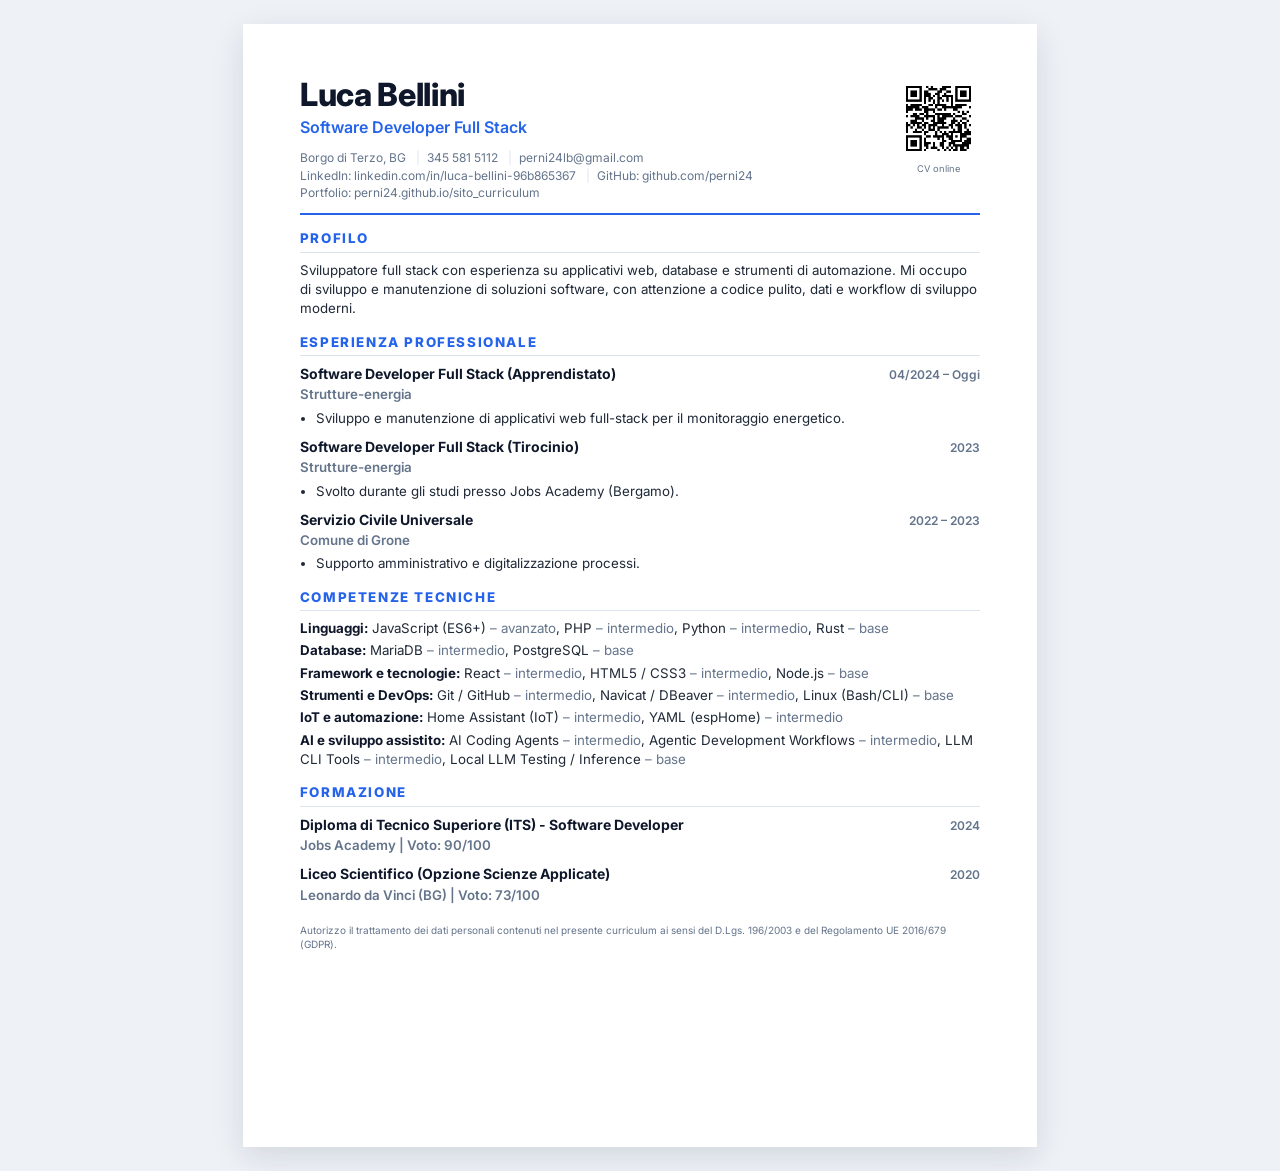
==== curriculum_ats.html @ b7ee1a99 "Refactor curriculum generation to HTML format, update README, and remove outdated Markdown files" ====
<!DOCTYPE html>
<html lang="it">
<head>
    <meta charset="UTF-8">
    <meta name="viewport" content="width=device-width, initial-scale=1.0">
    <title>Curriculum Vitae - Luca Bellini</title>
    <link rel="preconnect" href="https://fonts.googleapis.com">
    <link rel="preconnect" href="https://fonts.gstatic.com" crossorigin>
    <link href="https://fonts.googleapis.com/css2?family=Inter:wght@400;600;700;800&display=swap" rel="stylesheet">
    <style>
    :root {
        --accent: #2563eb;
        --text: #1f2937;
        --heading: #0f172a;
        --muted: #64748b;
        --border: #dbe3ee;
    }

    @page {
        size: A4;
        margin: 14mm 15mm;
    }

    * {
        box-sizing: border-box;
    }

    body {
        margin: 0;
        background: #eef2f7;
        color: var(--text);
        font-family: "Inter", system-ui, -apple-system, "Segoe UI", Arial, sans-serif;
        font-size: 10pt;
        line-height: 1.45;
        -webkit-print-color-adjust: exact;
        print-color-adjust: exact;
    }

    .sheet {
        width: 210mm;
        min-height: 297mm;
        margin: 24px auto;
        padding: 14mm 15mm;
        background: #fff;
        box-shadow: 0 10px 30px rgba(15, 23, 42, 0.12);
    }

    a {
        color: inherit;
        text-decoration: none;
    }

    header {
        display: flex;
        justify-content: space-between;
        gap: 16px;
        padding-bottom: 12px;
        border-bottom: 2px solid var(--accent);
    }

    h1 {
        margin: 0;
        color: var(--heading);
        font-size: 24pt;
        font-weight: 800;
        line-height: 1.1;
        letter-spacing: -0.01em;
    }

    .role {
        margin: 4px 0 10px;
        color: var(--accent);
        font-size: 12pt;
        font-weight: 600;
    }

    .contacts {
        margin: 0;
        color: var(--muted);
        font-size: 9pt;
    }

    .contacts span {
        white-space: nowrap;
    }

    .contacts span + span::before {
        content: "|";
        margin: 0 7px;
        color: var(--border);
    }

    .qr {
        flex-shrink: 0;
        text-align: center;
        color: var(--muted);
        font-size: 7pt;
    }

    .qr img {
        display: block;
        width: 22mm;
        height: 22mm;
        margin-bottom: 2px;
    }

    section {
        margin-top: 14px;
    }

    h2 {
        margin: 0 0 8px;
        padding-bottom: 3px;
        border-bottom: 1px solid var(--border);
        color: var(--accent);
        font-size: 10pt;
        font-weight: 800;
        letter-spacing: 0.12em;
        text-transform: uppercase;
    }

    .entry {
        break-inside: avoid;
    }

    .entry + .entry {
        margin-top: 9px;
    }

    .entry-head {
        display: flex;
        justify-content: space-between;
        align-items: baseline;
        gap: 12px;
    }

    h3 {
        margin: 0;
        color: var(--heading);
        font-size: 10.5pt;
        font-weight: 700;
    }

    .date {
        flex-shrink: 0;
        color: var(--muted);
        font-size: 9pt;
        font-weight: 600;
    }

    .org {
        margin: 1px 0 0;
        color: var(--muted);
        font-weight: 600;
    }

    p {
        margin: 0;
    }

    ul {
        margin: 4px 0 0;
        padding-left: 16px;
    }

    li + li {
        margin-top: 2px;
    }

    .skills {
        list-style: none;
        padding: 0;
    }

    .skills li + li {
        margin-top: 3px;
    }

    .skills strong {
        color: var(--heading);
    }

    .level {
        color: var(--muted);
    }

    .consent {
        margin-top: 18px;
        color: var(--muted);
        font-size: 7.5pt;
    }

    @media print {
        body {
            background: none;
        }

        .sheet {
            width: auto;
            min-height: 0;
            margin: 0;
            padding: 0;
            box-shadow: none;
        }
    }

    @media screen and (max-width: 820px) {
        .sheet {
            width: auto;
            min-height: 0;
            margin: 0;
            padding: 20px 16px;
        }

        header,
        .entry-head {
            flex-direction: column;
            gap: 4px;
        }
    }
</style>
</head>
<body>
    <main class="sheet">
        
        <header>
            <div>
                <h1>Luca Bellini</h1>
                <p class="role">Software Developer Full Stack</p>
                <p class="contacts"><span>Borgo di Terzo, BG</span> <span><a href="tel:3455815112">345 581 5112</a></span> <span><a href="mailto:perni24lb@gmail.com">perni24lb@gmail.com</a></span></p>
                <p class="contacts"><span>LinkedIn: <a href="https://www.linkedin.com/in/luca-bellini-96b865367/">linkedin.com/in/luca-bellini-96b865367</a></span> <span>GitHub: <a href="https://github.com/perni24">github.com/perni24</a></span></p>
                <p class="contacts"><span>Portfolio: <a href="https://perni24.github.io/sito_curriculum/">perni24.github.io/sito_curriculum</a></span></p>
            </div>
            <a class="qr" href="https://perni24.github.io/sito_curriculum/">
                <img src="img/qrcode_curriculum.png" alt="QR code del curriculum online">
                CV online
            </a>
        </header>
<section><h2>Profilo</h2><p>Sviluppatore full stack con esperienza su applicativi web, database e strumenti di automazione. Mi occupo di sviluppo e manutenzione di soluzioni software, con attenzione a codice pulito, dati e workflow di sviluppo moderni.</p></section>
<section><h2>Esperienza professionale</h2>
        <div class="entry">
            <div class="entry-head">
                <h3>Software Developer Full Stack (Apprendistato)</h3>
                <span class="date">04/2024 – Oggi</span>
            </div>
            <p class="org">Strutture-energia</p>
            <ul><li>Sviluppo e manutenzione di applicativi web full-stack per il monitoraggio energetico.</li></ul>
        </div>
        <div class="entry">
            <div class="entry-head">
                <h3>Software Developer Full Stack (Tirocinio)</h3>
                <span class="date">2023</span>
            </div>
            <p class="org">Strutture-energia</p>
            <ul><li>Svolto durante gli studi presso Jobs Academy (Bergamo).</li></ul>
        </div>
        <div class="entry">
            <div class="entry-head">
                <h3>Servizio Civile Universale</h3>
                <span class="date">2022 – 2023</span>
            </div>
            <p class="org">Comune di Grone</p>
            <ul><li>Supporto amministrativo e digitalizzazione processi.</li></ul>
        </div></section>
<section><h2>Competenze tecniche</h2><ul class="skills"><li><strong>Linguaggi:</strong> JavaScript (ES6+) <span class="level">– avanzato</span>, PHP <span class="level">– intermedio</span>, Python <span class="level">– intermedio</span>, Rust <span class="level">– base</span></li><li><strong>Database:</strong> MariaDB <span class="level">– intermedio</span>, PostgreSQL <span class="level">– base</span></li><li><strong>Framework e tecnologie:</strong> React <span class="level">– intermedio</span>, HTML5 / CSS3 <span class="level">– intermedio</span>, Node.js <span class="level">– base</span></li><li><strong>Strumenti e DevOps:</strong> Git / GitHub <span class="level">– intermedio</span>, Navicat / DBeaver <span class="level">– intermedio</span>, Linux (Bash/CLI) <span class="level">– base</span></li><li><strong>IoT e automazione:</strong> Home Assistant (IoT) <span class="level">– intermedio</span>, YAML (espHome) <span class="level">– intermedio</span></li><li><strong>AI e sviluppo assistito:</strong> AI Coding Agents <span class="level">– intermedio</span>, Agentic Development Workflows <span class="level">– intermedio</span>, LLM CLI Tools <span class="level">– intermedio</span>, Local LLM Testing / Inference <span class="level">– base</span></li></ul></section>
<section><h2>Formazione</h2>
        <div class="entry">
            <div class="entry-head">
                <h3>Diploma di Tecnico Superiore (ITS) - Software Developer</h3>
                <span class="date">2024</span>
            </div>
            <p class="org">Jobs Academy | Voto: 90/100</p>
            
        </div>
        <div class="entry">
            <div class="entry-head">
                <h3>Liceo Scientifico (Opzione Scienze Applicate)</h3>
                <span class="date">2020</span>
            </div>
            <p class="org">Leonardo da Vinci (BG) | Voto: 73/100</p>
            
        </div></section>
<p class="consent">Autorizzo il trattamento dei dati personali contenuti nel presente curriculum ai sensi del D.Lgs. 196/2003 e del Regolamento UE 2016/679 (GDPR).</p>
    </main>
</body>
</html>
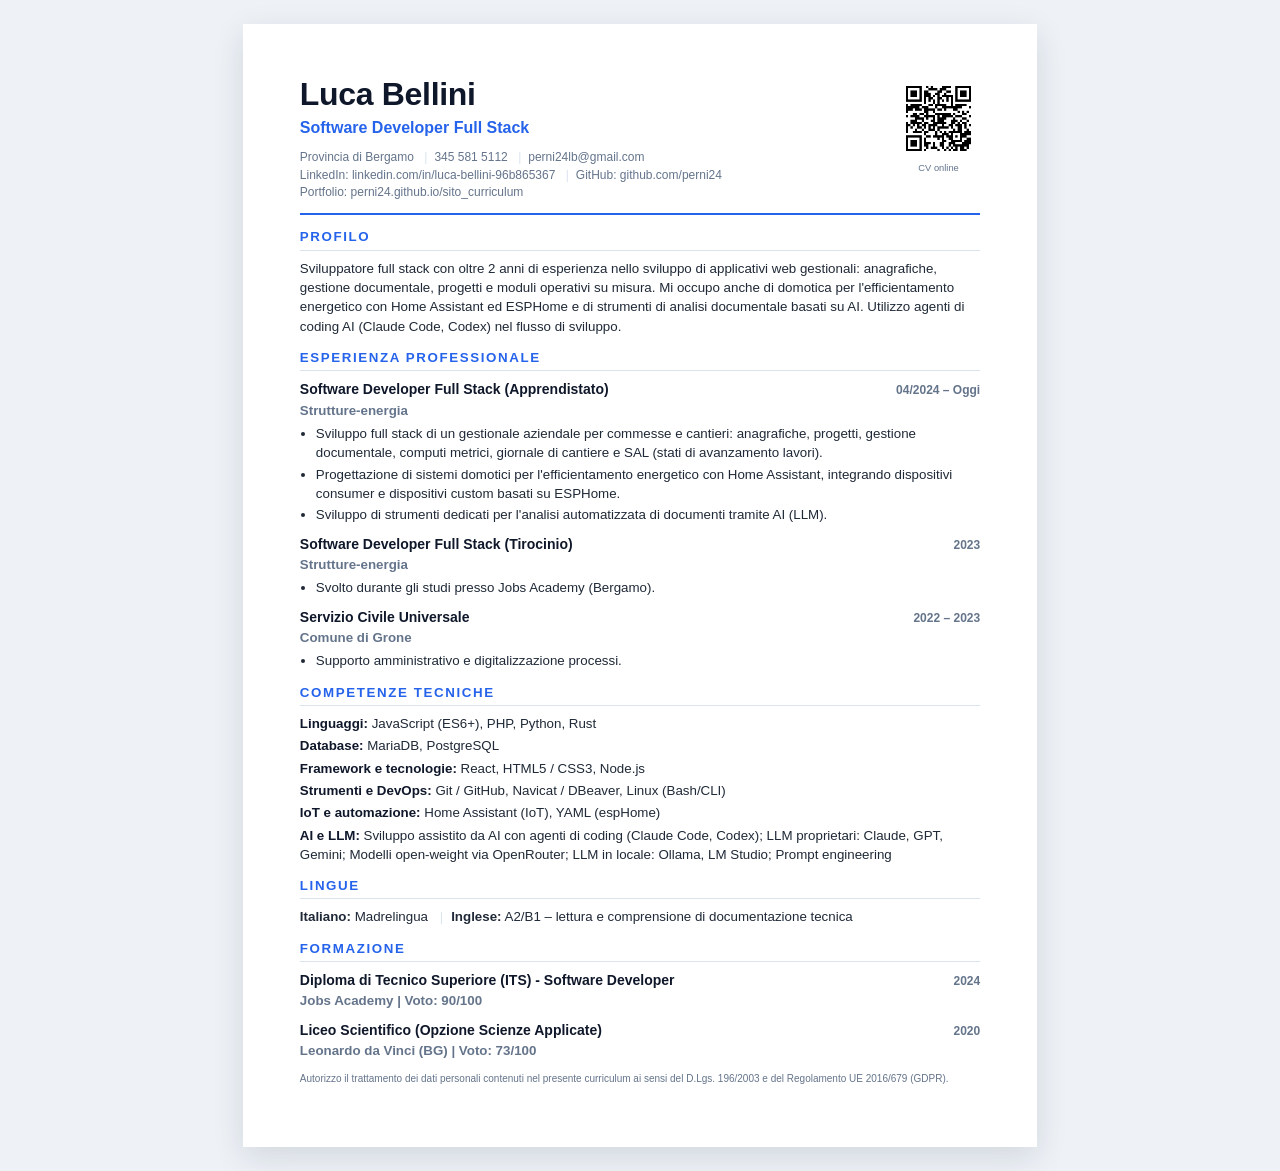
==== commit 3438a373: "Update curriculum content and structure: revise profile, experience, and skills; add language sectio" ====
--- a/curriculum_ats.html
+++ b/curriculum_ats.html
@@ -4,9 +4,6 @@
     <meta charset="UTF-8">
     <meta name="viewport" content="width=device-width, initial-scale=1.0">
     <title>Curriculum Vitae - Luca Bellini</title>
-    <link rel="preconnect" href="https://fonts.googleapis.com">
-    <link rel="preconnect" href="https://fonts.gstatic.com" crossorigin>
-    <link href="https://fonts.googleapis.com/css2?family=Inter:wght@400;600;700;800&display=swap" rel="stylesheet">
     <style>
     :root {
         --accent: #2563eb;
@@ -18,7 +15,7 @@
 
     @page {
         size: A4;
-        margin: 14mm 15mm;
+        margin: 12mm 15mm;
     }
 
     * {
@@ -29,7 +26,9 @@
         margin: 0;
         background: #eef2f7;
         color: var(--text);
-        font-family: "Inter", system-ui, -apple-system, "Segoe UI", Arial, sans-serif;
+        /* Solo font di sistema: i web font (es. Inter da Google Fonts) in alcuni browser
+           finiscono nel PDF senza mappatura del testo e diventano illeggibili per gli ATS */
+        font-family: "Segoe UI", Arial, Helvetica, sans-serif;
         font-size: 10pt;
         line-height: 1.45;
         -webkit-print-color-adjust: exact;
@@ -105,7 +104,7 @@
     }
 
     section {
-        margin-top: 14px;
+        margin-top: 12px;
     }
 
     h2 {
@@ -184,8 +183,14 @@
         color: var(--muted);
     }
 
+    .languages span + span::before {
+        content: "|";
+        margin: 0 8px;
+        color: var(--border);
+    }
+
     .consent {
-        margin-top: 18px;
+        margin-top: 12px;
         color: var(--muted);
         font-size: 7.5pt;
     }
@@ -227,7 +232,7 @@
             <div>
                 <h1>Luca Bellini</h1>
                 <p class="role">Software Developer Full Stack</p>
-                <p class="contacts"><span>Borgo di Terzo, BG</span> <span><a href="tel:3455815112">345 581 5112</a></span> <span><a href="mailto:perni24lb@gmail.com">perni24lb@gmail.com</a></span></p>
+                <p class="contacts"><span>Provincia di Bergamo</span> <span><a href="tel:3455815112">345 581 5112</a></span> <span><a href="mailto:perni24lb@gmail.com">perni24lb@gmail.com</a></span></p>
                 <p class="contacts"><span>LinkedIn: <a href="https://www.linkedin.com/in/luca-bellini-96b865367/">linkedin.com/in/luca-bellini-96b865367</a></span> <span>GitHub: <a href="https://github.com/perni24">github.com/perni24</a></span></p>
                 <p class="contacts"><span>Portfolio: <a href="https://perni24.github.io/sito_curriculum/">perni24.github.io/sito_curriculum</a></span></p>
             </div>
@@ -236,7 +241,7 @@
                 CV online
             </a>
         </header>
-<section><h2>Profilo</h2><p>Sviluppatore full stack con esperienza su applicativi web, database e strumenti di automazione. Mi occupo di sviluppo e manutenzione di soluzioni software, con attenzione a codice pulito, dati e workflow di sviluppo moderni.</p></section>
+<section><h2>Profilo</h2><p>Sviluppatore full stack con oltre 2 anni di esperienza nello sviluppo di applicativi web gestionali: anagrafiche, gestione documentale, progetti e moduli operativi su misura. Mi occupo anche di domotica per l'efficientamento energetico con Home Assistant ed ESPHome e di strumenti di analisi documentale basati su AI. Utilizzo agenti di coding AI (Claude Code, Codex) nel flusso di sviluppo.</p></section>
 <section><h2>Esperienza professionale</h2>
         <div class="entry">
             <div class="entry-head">
@@ -244,7 +249,7 @@
                 <span class="date">04/2024 – Oggi</span>
             </div>
             <p class="org">Strutture-energia</p>
-            <ul><li>Sviluppo e manutenzione di applicativi web full-stack per il monitoraggio energetico.</li></ul>
+            <ul><li>Sviluppo full stack di un gestionale aziendale per commesse e cantieri: anagrafiche, progetti, gestione documentale, computi metrici, giornale di cantiere e SAL (stati di avanzamento lavori).</li><li>Progettazione di sistemi domotici per l'efficientamento energetico con Home Assistant, integrando dispositivi consumer e dispositivi custom basati su ESPHome.</li><li>Sviluppo di strumenti dedicati per l'analisi automatizzata di documenti tramite AI (LLM).</li></ul>
         </div>
         <div class="entry">
             <div class="entry-head">
@@ -262,7 +267,8 @@
             <p class="org">Comune di Grone</p>
             <ul><li>Supporto amministrativo e digitalizzazione processi.</li></ul>
         </div></section>
-<section><h2>Competenze tecniche</h2><ul class="skills"><li><strong>Linguaggi:</strong> JavaScript (ES6+) <span class="level">– avanzato</span>, PHP <span class="level">– intermedio</span>, Python <span class="level">– intermedio</span>, Rust <span class="level">– base</span></li><li><strong>Database:</strong> MariaDB <span class="level">– intermedio</span>, PostgreSQL <span class="level">– base</span></li><li><strong>Framework e tecnologie:</strong> React <span class="level">– intermedio</span>, HTML5 / CSS3 <span class="level">– intermedio</span>, Node.js <span class="level">– base</span></li><li><strong>Strumenti e DevOps:</strong> Git / GitHub <span class="level">– intermedio</span>, Navicat / DBeaver <span class="level">– intermedio</span>, Linux (Bash/CLI) <span class="level">– base</span></li><li><strong>IoT e automazione:</strong> Home Assistant (IoT) <span class="level">– intermedio</span>, YAML (espHome) <span class="level">– intermedio</span></li><li><strong>AI e sviluppo assistito:</strong> AI Coding Agents <span class="level">– intermedio</span>, Agentic Development Workflows <span class="level">– intermedio</span>, LLM CLI Tools <span class="level">– intermedio</span>, Local LLM Testing / Inference <span class="level">– base</span></li></ul></section>
+<section><h2>Competenze tecniche</h2><ul class="skills"><li><strong>Linguaggi:</strong> JavaScript (ES6+), PHP, Python, Rust</li><li><strong>Database:</strong> MariaDB, PostgreSQL</li><li><strong>Framework e tecnologie:</strong> React, HTML5 / CSS3, Node.js</li><li><strong>Strumenti e DevOps:</strong> Git / GitHub, Navicat / DBeaver, Linux (Bash/CLI)</li><li><strong>IoT e automazione:</strong> Home Assistant (IoT), YAML (espHome)</li><li><strong>AI e LLM:</strong> Sviluppo assistito da AI con agenti di coding (Claude Code, Codex); LLM proprietari: Claude, GPT, Gemini; Modelli open-weight via OpenRouter; LLM in locale: Ollama, LM Studio; Prompt engineering</li></ul></section>
+<section><h2>Lingue</h2><p class="languages"><span><strong>Italiano:</strong> Madrelingua</span> <span><strong>Inglese:</strong> A2/B1 – lettura e comprensione di documentazione tecnica</span></p></section>
 <section><h2>Formazione</h2>
         <div class="entry">
             <div class="entry-head">
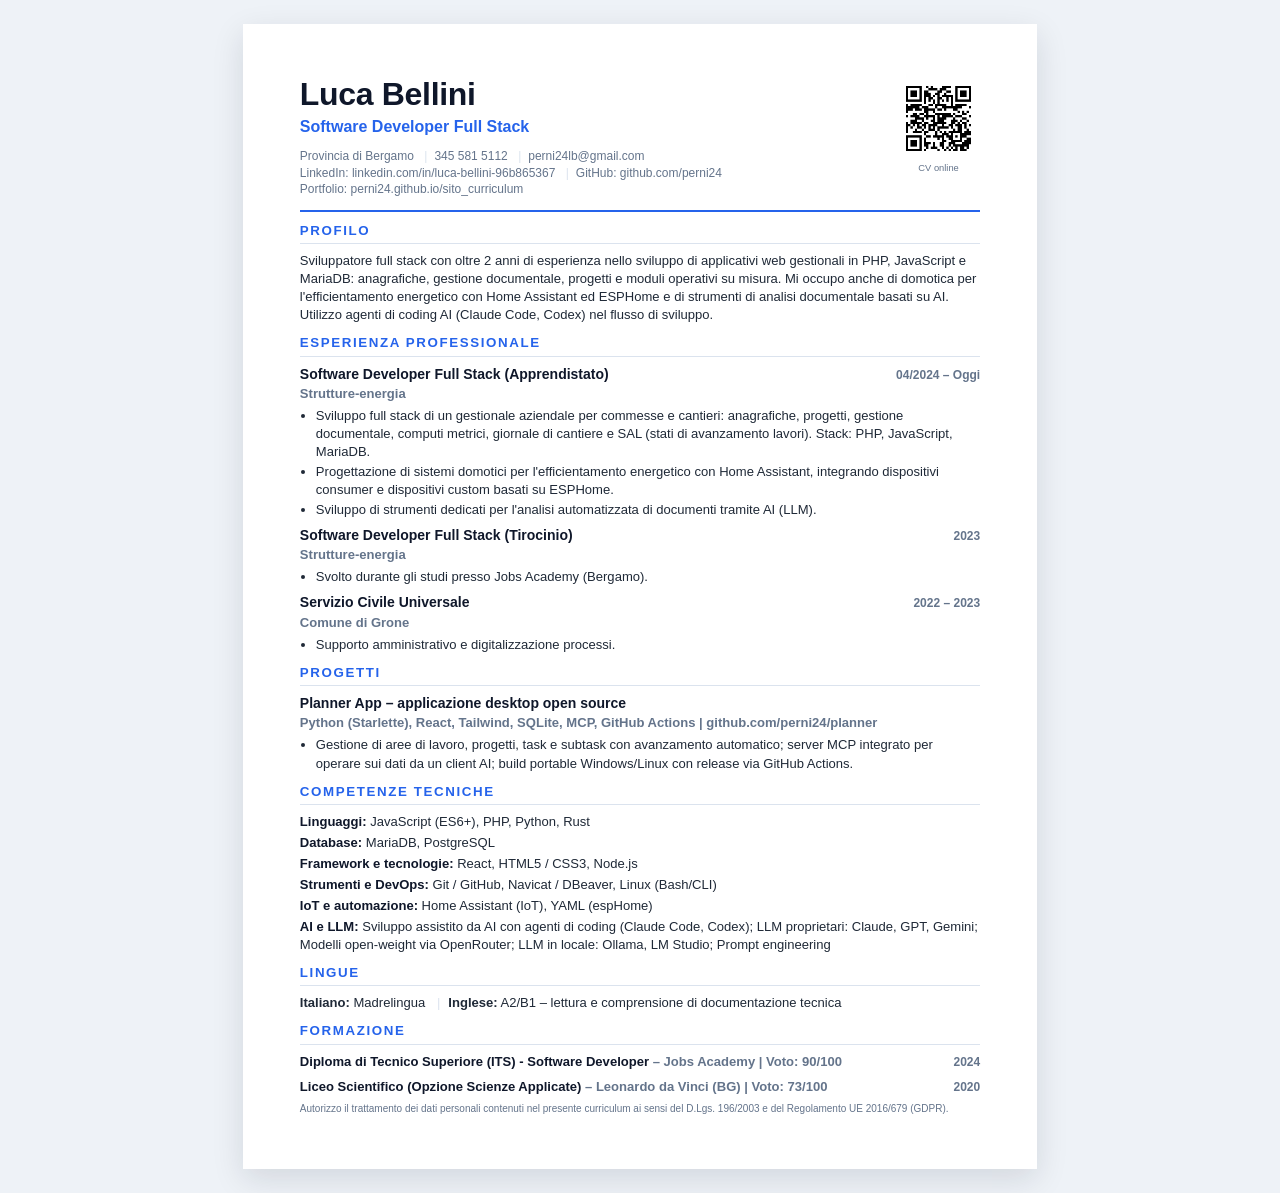
==== commit 56203e44: "Update curriculum content and formatting: revise profile details, add project section, and adjust st" ====
--- a/curriculum_ats.html
+++ b/curriculum_ats.html
@@ -15,7 +15,7 @@
 
     @page {
         size: A4;
-        margin: 12mm 15mm;
+        margin: 10mm 15mm;
     }
 
     * {
@@ -29,8 +29,8 @@
         /* Solo font di sistema: i web font (es. Inter da Google Fonts) in alcuni browser
            finiscono nel PDF senza mappatura del testo e diventano illeggibili per gli ATS */
         font-family: "Segoe UI", Arial, Helvetica, sans-serif;
-        font-size: 10pt;
-        line-height: 1.45;
+        font-size: 9.8pt;
+        line-height: 1.38;
         -webkit-print-color-adjust: exact;
         print-color-adjust: exact;
     }
@@ -104,7 +104,7 @@
     }
 
     section {
-        margin-top: 12px;
+        margin-top: 10px;
     }
 
     h2 {
@@ -123,7 +123,7 @@
     }
 
     .entry + .entry {
-        margin-top: 9px;
+        margin-top: 7px;
     }
 
     .entry-head {
@@ -157,6 +157,10 @@
         margin: 0;
     }
 
+    .course {
+        color: var(--heading);
+    }
+
     ul {
         margin: 4px 0 0;
         padding-left: 16px;
@@ -190,7 +194,7 @@
     }
 
     .consent {
-        margin-top: 12px;
+        margin-top: 6px;
         color: var(--muted);
         font-size: 7.5pt;
     }
@@ -241,7 +245,7 @@
                 CV online
             </a>
         </header>
-<section><h2>Profilo</h2><p>Sviluppatore full stack con oltre 2 anni di esperienza nello sviluppo di applicativi web gestionali: anagrafiche, gestione documentale, progetti e moduli operativi su misura. Mi occupo anche di domotica per l'efficientamento energetico con Home Assistant ed ESPHome e di strumenti di analisi documentale basati su AI. Utilizzo agenti di coding AI (Claude Code, Codex) nel flusso di sviluppo.</p></section>
+<section><h2>Profilo</h2><p>Sviluppatore full stack con oltre 2 anni di esperienza nello sviluppo di applicativi web gestionali in PHP, JavaScript e MariaDB: anagrafiche, gestione documentale, progetti e moduli operativi su misura. Mi occupo anche di domotica per l'efficientamento energetico con Home Assistant ed ESPHome e di strumenti di analisi documentale basati su AI. Utilizzo agenti di coding AI (Claude Code, Codex) nel flusso di sviluppo.</p></section>
 <section><h2>Esperienza professionale</h2>
         <div class="entry">
             <div class="entry-head">
@@ -249,7 +253,7 @@
                 <span class="date">04/2024 – Oggi</span>
             </div>
             <p class="org">Strutture-energia</p>
-            <ul><li>Sviluppo full stack di un gestionale aziendale per commesse e cantieri: anagrafiche, progetti, gestione documentale, computi metrici, giornale di cantiere e SAL (stati di avanzamento lavori).</li><li>Progettazione di sistemi domotici per l'efficientamento energetico con Home Assistant, integrando dispositivi consumer e dispositivi custom basati su ESPHome.</li><li>Sviluppo di strumenti dedicati per l'analisi automatizzata di documenti tramite AI (LLM).</li></ul>
+            <ul><li>Sviluppo full stack di un gestionale aziendale per commesse e cantieri: anagrafiche, progetti, gestione documentale, computi metrici, giornale di cantiere e SAL (stati di avanzamento lavori). Stack: PHP, JavaScript, MariaDB.</li><li>Progettazione di sistemi domotici per l'efficientamento energetico con Home Assistant, integrando dispositivi consumer e dispositivi custom basati su ESPHome.</li><li>Sviluppo di strumenti dedicati per l'analisi automatizzata di documenti tramite AI (LLM).</li></ul>
         </div>
         <div class="entry">
             <div class="entry-head">
@@ -266,25 +270,30 @@
             </div>
             <p class="org">Comune di Grone</p>
             <ul><li>Supporto amministrativo e digitalizzazione processi.</li></ul>
+        </div></section>
+<section><h2>Progetti</h2>
+        <div class="entry">
+            <div class="entry-head">
+                <h3>Planner App – applicazione desktop open source</h3>
+                
+            </div>
+            <p class="org">Python (Starlette), React, Tailwind, SQLite, MCP, GitHub Actions | <a href="https://github.com/perni24/planner">github.com/perni24/planner</a></p>
+            <ul><li>Gestione di aree di lavoro, progetti, task e subtask con avanzamento automatico; server MCP integrato per operare sui dati da un client AI; build portable Windows/Linux con release via GitHub Actions.</li></ul>
         </div></section>
 <section><h2>Competenze tecniche</h2><ul class="skills"><li><strong>Linguaggi:</strong> JavaScript (ES6+), PHP, Python, Rust</li><li><strong>Database:</strong> MariaDB, PostgreSQL</li><li><strong>Framework e tecnologie:</strong> React, HTML5 / CSS3, Node.js</li><li><strong>Strumenti e DevOps:</strong> Git / GitHub, Navicat / DBeaver, Linux (Bash/CLI)</li><li><strong>IoT e automazione:</strong> Home Assistant (IoT), YAML (espHome)</li><li><strong>AI e LLM:</strong> Sviluppo assistito da AI con agenti di coding (Claude Code, Codex); LLM proprietari: Claude, GPT, Gemini; Modelli open-weight via OpenRouter; LLM in locale: Ollama, LM Studio; Prompt engineering</li></ul></section>
 <section><h2>Lingue</h2><p class="languages"><span><strong>Italiano:</strong> Madrelingua</span> <span><strong>Inglese:</strong> A2/B1 – lettura e comprensione di documentazione tecnica</span></p></section>
 <section><h2>Formazione</h2>
         <div class="entry">
             <div class="entry-head">
-                <h3>Diploma di Tecnico Superiore (ITS) - Software Developer</h3>
+                <p><strong class="course">Diploma di Tecnico Superiore (ITS) - Software Developer</strong> <span class="org">– Jobs Academy | Voto: 90/100</span></p>
                 <span class="date">2024</span>
             </div>
-            <p class="org">Jobs Academy | Voto: 90/100</p>
-            
         </div>
         <div class="entry">
             <div class="entry-head">
-                <h3>Liceo Scientifico (Opzione Scienze Applicate)</h3>
+                <p><strong class="course">Liceo Scientifico (Opzione Scienze Applicate)</strong> <span class="org">– Leonardo da Vinci (BG) | Voto: 73/100</span></p>
                 <span class="date">2020</span>
             </div>
-            <p class="org">Leonardo da Vinci (BG) | Voto: 73/100</p>
-            
         </div></section>
 <p class="consent">Autorizzo il trattamento dei dati personali contenuti nel presente curriculum ai sensi del D.Lgs. 196/2003 e del Regolamento UE 2016/679 (GDPR).</p>
     </main>
